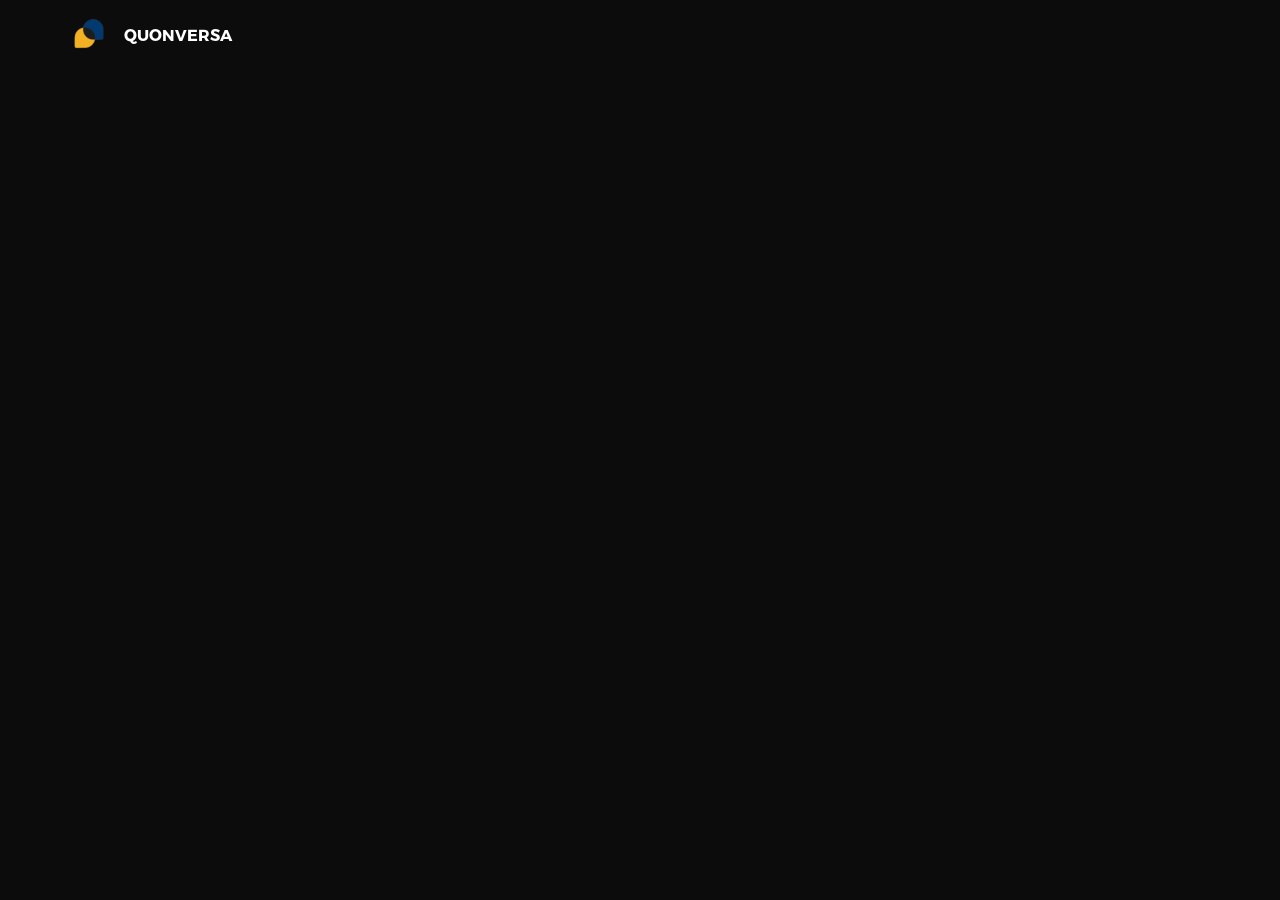
==== if.html @ f6f6eea2 "new" ====
<!DOCTYPE html>
<html lang="en">
<head>
  <title>Quonversa</title>
  <meta charset="utf-8">
  <meta name="viewport" content="width=device-width, initial-scale=1">
  <meta http-equiv="X-UA-Compatible" content="IE=edge">
  <meta name="description" content="Building a product that fulfills its promise was once enough to
  keep customers coming back. But the game has changed. Modern
  marketers understand that delivering an unparalleled customer
  experience is just as important today.">
  <meta name="keywords" content="crm, engagement, bots, chat, API, conversation">
  <meta name="author" content="Bucky Maler">
  <link rel="stylesheet" href="assets/css/main.css">
  <link rel="icon" type="image/x-icon" href="assets/img/favicon.ico">
</head>
<body>

<!-- notification for small viewports and landscape oriented smartphones -->
<div class="device-notification">
  <a class="device-notification--logo" href="#0">
    <img src="assets/img/quonversa-logo.png" alt="Quonversa">
    <p>Quonversa</p>
  </a>
  <p class="device-notification--message">Quonversa has so much to offer that we must request you orient your device to portrait or find a larger screen. You won't be disappointed.</p>
</div>

<div class="perspective effect-rotate-left">
  <div class="container"><div class="outer-nav--return"></div>
    <div id="viewport" class="l-viewport">
      <div class="l-wrapper">
        <header class="header">
          <a class="header--logo" href="#0">
            <img src="assets/img/quonversa-logo.png" alt="Quonversa">
            <p>Quonversa</p>
          </a>
        </header>
        <ul class="l-main-content main-content">
          <li class="l-section section section--is-active">
            <li class="l-section section">
              <div class="work">
                <h2>hola</h2>
              </div>
            </li>
          </li>
        </ul>
      </div>
    </div>
  </div>
</div>

<script src="https://ajax.googleapis.com/ajax/libs/jquery/2.2.4/jquery.min.js"></script>

</body>
</html>
---- assets/css/main.css ----
@font-face{font-family:'Montserrat';src:url("fonts/Montserrat-Black.eot");src:local("☺"),url("fonts/Montserrat-Black.woff") format("woff"),url("fonts/Montserrat-Black.ttf") format("truetype"),url("fonts/Montserrat-Black.svg") format("svg");font-weight:900;font-style:normal}@font-face{font-family:'Montserrat';src:url("fonts/Montserrat-Bold.eot");src:local("☺"),url("fonts/Montserrat-Bold.woff") format("woff"),url("fonts/Montserrat-Bold.ttf") format("truetype"),url("fonts/Montserrat-Bold.svg") format("svg");font-weight:700;font-style:normal}@font-face{font-family:'Montserrat';src:url("fonts/Montserrat-Regular.eot");src:local("☺"),url("fonts/Montserrat-Regular.woff") format("woff"),url("fonts/Montserrat-Regular.ttf") format("truetype"),url("fonts/Montserrat-Regular.svg") format("svg");font-weight:400;font-style:normal}@font-face{font-family:'Montserrat';src:url("fonts/Montserrat-Light.eot");src:local("☺"),url("fonts/Montserrat-Light.woff") format("woff"),url("fonts/Montserrat-Light.ttf") format("truetype"),url("fonts/Montserrat-Light.svg") format("svg");font-weight:300;font-style:normal}/*! normalize.css v3.0.2 | MIT License | git.io/normalize */html{font-family:sans-serif;-ms-text-size-adjust:100%;-webkit-text-size-adjust:100%}body{margin:0}article,aside,details,figcaption,figure,footer,header,hgroup,main,menu,nav,section,summary{display:block}audio,canvas,progress,video{display:inline-block;vertical-align:baseline}audio:not([controls]){display:none;height:0}[hidden],template{display:none}a{background-color:transparent}a:active,a:hover{outline:0}abbr[title]{border-bottom:1px dotted}b,strong{font-weight:bold}dfn{font-style:italic}h1{font-size:2em;margin:0.67em 0}mark{background:#ff0;color:#000}small{font-size:80%}sub,sup{font-size:75%;line-height:0;position:relative;vertical-align:baseline}sup{top:-0.5em}sub{bottom:-0.25em}img{border:0}svg:not(:root){overflow:hidden}figure{margin:1em 40px}hr{box-sizing:content-box;height:0}pre{overflow:auto}code,kbd,pre,samp{font-family:monospace, monospace;font-size:1em}button,input,optgroup,select,textarea{color:inherit;font:inherit;margin:0}button{overflow:visible}button,select{text-transform:none}button,html input[type="button"],input[type="reset"],input[type="submit"]{-webkit-appearance:button;cursor:pointer}button[disabled],html input[disabled]{cursor:default}button::-moz-focus-inner,input::-moz-focus-inner{border:0;padding:0}input{line-height:normal}input[type="checkbox"],input[type="radio"]{box-sizing:border-box;padding:0}input[type="number"]::-webkit-inner-spin-button,input[type="number"]::-webkit-outer-spin-button{height:auto}input[type="search"]{-webkit-appearance:textfield;box-sizing:content-box}input[type="search"]::-webkit-search-cancel-button,input[type="search"]::-webkit-search-decoration{-webkit-appearance:none}fieldset{border:1px solid #c0c0c0;margin:0 2px;padding:0.35em 0.625em 0.75em}legend{border:0;padding:0}textarea{overflow:auto}optgroup{font-weight:bold}table{border-collapse:collapse;border-spacing:0}td,th{padding:0}::-moz-selection{background:#FFF498}::selection{background:#FFF498}::-moz-selection{background:#FFF498}img::-moz-selection{background:transparent}img::selection{background:transparent}img::-moz-selection{background:transparent}body{-webkit-tap-highlight-color:#FFF498}body{background-color:#0c0c0c;font-size:14px;line-height:1.6;font-family:"Montserrat",sans-serif;color:#fff;-webkit-font-smoothing:antialiased;-webkit-text-size-adjust:100%}.l-viewport{position:relative;width:100%;height:100vh;box-shadow:0 0 45px 5px rgba(0,0,0,0.85);overflow:hidden}.l-wrapper{position:relative;width:1440px;max-width:90%;height:100%;margin:0 auto}.l-side-nav{position:absolute;left:0;display:-webkit-box;display:-webkit-flex;display:-ms-flexbox;display:flex;height:100%;-webkit-box-align:center;-webkit-align-items:center;-ms-flex-align:center;align-items:center}.l-side-nav::before{content:"";position:absolute;top:50%;left:0;-webkit-transform:translateY(-50%);transform:translateY(-50%);width:2px;height:70%;max-height:750px;background-color:#555;opacity:.35;z-index:10}@media (max-width: 1180px){.l-side-nav{display:none}}.l-main-content{position:relative;width:100%;height:100%;margin:0;padding:0;list-style:none}.l-section{position:absolute;width:100%;height:100%}.device-notification{display:none;position:fixed;top:0;left:0;width:100%;height:100%;-webkit-box-orient:vertical;-webkit-box-direction:normal;-webkit-flex-direction:column;-ms-flex-direction:column;flex-direction:column;-webkit-box-align:center;-webkit-align-items:center;-ms-flex-align:center;-ms-grid-row-align:center;align-items:center;-webkit-box-pack:center;-webkit-justify-content:center;-ms-flex-pack:center;justify-content:center;background-color:#0c0c0c;z-index:12}.device-notification--logo{display:-webkit-box;display:-webkit-flex;display:-ms-flexbox;display:flex;-webkit-box-align:center;-webkit-align-items:center;-ms-flex-align:center;align-items:center;text-decoration:none;color:#fff}.device-notification--logo p{margin:0 0 0 10px;font-size:16px;font-weight:700;text-transform:uppercase}.device-notification--message{width:70%;margin:30px 0 0 0;font-weight:700;text-align:center}@media (max-width: 767px) and (min-width: 601px) and (max-height: 680px){.device-notification{display:-webkit-box;display:-webkit-flex;display:-ms-flexbox;display:flex}}@media (max-width: 600px) and (min-width: 480px) and (max-height: 580px){.device-notification{display:-webkit-box;display:-webkit-flex;display:-ms-flexbox;display:flex}}@media (max-width: 736px) and (min-width: 360px) and (orientation: landscape){.device-notification{display:-webkit-box;display:-webkit-flex;display:-ms-flexbox;display:flex}}@media(max-width: 359px){.device-notification{display:-webkit-box;display:-webkit-flex;display:-ms-flexbox;display:flex}}.section{opacity:0;visibility:hidden;-webkit-transition:opacity .4s ease-in-out,visibility 0s .4s;transition:opacity .4s ease-in-out,visibility 0s .4s}.section--is-active{opacity:1;visibility:visible;z-index:1;-webkit-transition:opacity .4s ease-in-out .4s;transition:opacity .4s ease-in-out .4s}.section--next{-webkit-transform:translateY(-45px);transform:translateY(-45px);-webkit-transition:-webkit-transform .4s ease-in-out;transition:-webkit-transform .4s ease-in-out;transition:transform .4s ease-in-out;transition:transform .4s ease-in-out, -webkit-transform .4s ease-in-out}.section--prev{-webkit-transform:translateY(45px);transform:translateY(45px);-webkit-transition:-webkit-transform .4s ease-in-out;transition:-webkit-transform .4s ease-in-out;transition:transform .4s ease-in-out;transition:transform .4s ease-in-out, -webkit-transform .4s ease-in-out}.header{position:absolute;top:0;left:0;display:-webkit-box;display:-webkit-flex;display:-ms-flexbox;display:flex;width:100%;height:70px;-webkit-box-align:center;-webkit-align-items:center;-ms-flex-align:center;align-items:center;-webkit-box-pack:justify;-webkit-justify-content:space-between;-ms-flex-pack:justify;justify-content:space-between;z-index:10}.header--logo{display:-webkit-box;display:-webkit-flex;display:-ms-flexbox;display:flex;-webkit-box-align:center;-webkit-align-items:center;-ms-flex-align:center;align-items:center;text-decoration:none;color:#fff}.header--logo p{margin:0 0 0 10px;font-size:16px;font-weight:700;text-transform:uppercase}.header--nav-toggle{display:-webkit-box;display:-webkit-flex;display:-ms-flexbox;display:flex;width:50px;height:50px;-webkit-box-orient:vertical;-webkit-box-direction:normal;-webkit-flex-direction:column;-ms-flex-direction:column;flex-direction:column;-webkit-box-align:center;-webkit-align-items:center;-ms-flex-align:center;align-items:center;-webkit-box-pack:center;-webkit-justify-content:center;-ms-flex-pack:center;justify-content:center;cursor:pointer}.header--nav-toggle span,.header--nav-toggle::before,.header--nav-toggle::after{content:"";position:relative;width:16px;height:2px;background-color:#fff}.header--nav-toggle::before{bottom:5px;width:23px}.header--nav-toggle::after{top:5px;width:23px}.header--cta{position:absolute;top:50%;left:50%;-webkit-transform:translate(-50%, -50%);transform:translate(-50%, -50%);padding:0 20px;line-height:30px;text-decoration:none;color:#fff;font-weight:700;text-transform:uppercase;background-color:#0f33ff;border:none;opacity:0;visibility:hidden;-webkit-transition:opacity .4s ease-in-out,visibility 0s .4s;transition:opacity .4s ease-in-out,visibility 0s .4s}.header--cta:focus{outline:none}.header--cta.is-active{opacity:1;visibility:visible;-webkit-transition:opacity .4s ease-in-out .4s;transition:opacity .4s ease-in-out .4s}@media (max-width: 767px){.header--cta{display:none}}.side-nav{position:relative;display:-webkit-box;display:-webkit-flex;display:-ms-flexbox;display:flex;width:100px;height:70%;max-height:750px;-webkit-box-orient:vertical;-webkit-box-direction:normal;-webkit-flex-direction:column;-ms-flex-direction:column;flex-direction:column;-webkit-justify-content:space-around;-ms-flex-pack:distribute;justify-content:space-around;margin:0;padding:0;list-style-position:inside;z-index:10}.side-nav>li{position:relative;top:-5px;color:#fff;font-size:6px;cursor:pointer}.side-nav>li span{position:relative;top:3px;left:10px;color:#fff;font-size:14px;font-weight:300;opacity:0;visibility:hidden}.side-nav>li::before{position:absolute;top:3px;left:10px;color:#555;font-size:14px;font-weight:300}.side-nav li:nth-child(1)::before{content:"01"}.side-nav li:nth-child(2)::before{content:"02"}.side-nav li:nth-child(3)::before{content:"03"}.side-nav li:nth-child(4)::before{content:"04"}.side-nav li:nth-child(5)::before{content:"05"}.side-nav li.is-active{color:#0f33ff;-webkit-transition:color .4s ease-in-out;transition:color .4s ease-in-out}.side-nav li.is-active span{opacity:1;visibility:visible;-webkit-transition:opacity .4s ease-in-out;transition:opacity .4s ease-in-out}.side-nav li.is-active::before{left:-33px;color:#fff}.intro{position:relative;display:-webkit-box;display:-webkit-flex;display:-ms-flexbox;display:flex;width:900px;max-width:75%;height:100%;-webkit-box-orient:vertical;-webkit-box-direction:normal;-webkit-flex-direction:column;-ms-flex-direction:column;flex-direction:column;-webkit-box-pack:center;-webkit-justify-content:center;-ms-flex-pack:center;justify-content:center;margin:0 auto}@media (max-width: 1180px){.intro{max-width:100%}}.intro--banner{position:relative;height:475px}.intro--banner::before{content:"";position:absolute;bottom:20px;left:-15px;right:0;height:2px;background-color:#282828}.intro--banner::after{content:"";position:absolute;bottom:18px;left:0;width:30px;height:4px;background-color:#0f33ff}.intro--banner h1{position:relative;font-size:68px;font-weight:900;line-height:1;z-index:1}.intro--banner button{position:relative;padding:5px 17px 5px 12px;font-weight:700;text-transform:uppercase;background-color:transparent;border:none}.intro--banner button .btn-background{position:absolute;top:0;left:23px;right:0;height:100%;background-color:#0f33ff;z-index:-1;-webkit-transition:left .2s ease-in-out;transition:left .2s ease-in-out}.intro--banner button:hover .btn-background{left:0}.intro--banner button:focus{outline:none}.intro--banner button svg{position:relative;left:5px;width:15px;fill:#fff}.intro--banner img{position:absolute;bottom:21px;right:-12px}.intro--options{display:-webkit-box;display:-webkit-flex;display:-ms-flexbox;display:flex;-webkit-box-pack:justify;-webkit-justify-content:space-between;-ms-flex-pack:justify;justify-content:space-between;margin:0;padding:0;list-style:none}.intro--options>a{max-width:250px;text-decoration:none;color:#282828;-webkit-transition:color .2s ease-in-out;transition:color .2s ease-in-out}.intro--options>a:hover{color:#fff}.intro--options h3{font-size:16px;text-transform:uppercase}.intro--options p{margin-bottom:0}@media (max-width: 900px){.intro--banner{height:380px}.intro--banner h1{font-size:55px}.intro--banner img{width:430px}.intro--options>a{margin-right:30px}.intro--options>a:last-child{margin-right:0}}@media (max-width: 767px){.intro--banner{height:305px}.intro--banner h1{font-size:44px}.intro--banner img{width:330px}.intro--options{display:block}.intro--options>a{display:block;max-width:100%;margin:0 0 30px 0}.intro--options>a:last-child{margin-bottom:0}}@media (max-width: 600px){.intro--banner{height:360px}.intro--banner h1{font-size:55px}.intro--banner img{display:none}}@media (max-width: 600px) and (max-height: 750px){.intro--banner{height:auto}.intro--banner::before,.intro--banner::after{display:none}.intro--banner h1{margin-top:0}.intro--options{display:none}}.work{position:relative;display:-webkit-box;display:-webkit-flex;display:-ms-flexbox;display:flex;width:960px;max-width:80%;height:100%;-webkit-box-orient:vertical;-webkit-box-direction:normal;-webkit-flex-direction:column;-ms-flex-direction:column;flex-direction:column;-webkit-box-pack:center;-webkit-justify-content:center;-ms-flex-pack:center;justify-content:center;margin:0 auto}@media (max-width: 1180px){.work{max-width:100%}}.work h2{margin:0 0 20px 0;font-size:30px;text-align:center}.work--lockup{position:relative}.work--lockup .slider{position:relative;display:-webkit-box;display:-webkit-flex;display:-ms-flexbox;display:flex;width:80%;margin:0 auto;padding:0;list-style:none}.work--lockup .slider--item{position:absolute;display:none;text-align:center}.work--lockup .slider--item a{text-decoration:none;color:#858585}.work--lockup .slider--item-title{margin-top:10px;font-size:12px;font-weight:700;text-transform:uppercase}.work--lockup .slider--item-description{display:none;max-width:250px;margin:0 auto}.work--lockup .slider--item-image{width:150px;height:150px;margin:0 auto;border-radius:50%;overflow:hidden}.work--lockup .slider--item-image img{width:100%}.work--lockup .slider--item-left{top:50%;left:0;-webkit-transform:translateY(-50%);transform:translateY(-50%);display:block}.work--lockup .slider--item-right{top:50%;right:0;-webkit-transform:translateY(-50%);transform:translateY(-50%);display:block}.work--lockup .slider--item-center{position:relative;top:30px;left:50%;-webkit-transform:translateX(-50%);transform:translateX(-50%);display:block}.work--lockup .slider--item-center a{color:#fff}.work--lockup .slider--item-center .slider--item-title{margin-top:25px;font-size:16px}.work--lockup .slider--item-center .slider--item-description{display:block}.work--lockup .slider--item-center .slider--item-image{width:300px;height:300px}.work--lockup .slider--next,.work--lockup .slider--prev{position:absolute;top:160px;display:-webkit-box;display:-webkit-flex;display:-ms-flexbox;display:flex;width:50px;height:50px;-webkit-box-align:center;-webkit-align-items:center;-ms-flex-align:center;align-items:center;-webkit-box-pack:center;-webkit-justify-content:center;-ms-flex-pack:center;justify-content:center;background-color:#282828;border-radius:50%;cursor:pointer}.work--lockup .slider--next svg,.work--lockup .slider--prev svg{width:20px;fill:#fff}.work--lockup .slider--next{right:0}.work--lockup .slider--prev{left:0}@media (max-width: 900px){.work--lockup .slider--item-image{width:120px;height:120px}.work--lockup .slider--item-center .slider--item-image{width:240px;height:240px}.work--lockup .slider--next,.work--lockup .slider--prev{top:130px}}@media (max-width: 767px){.work--lockup .slider{width:75%}.work--lockup .slider--item-image{width:90px;height:90px}.work--lockup .slider--item-center .slider--item-image{width:190px;height:190px}.work--lockup .slider--next,.work--lockup .slider--prev{top:105px}}@media (max-width: 600px){.work--lockup .slider{width:auto}.work--lockup .slider--item-left,.work--lockup .slider--item-right{display:none}}.about{position:relative;display:-webkit-box;display:-webkit-flex;display:-ms-flexbox;display:flex;width:900px;max-width:75%;height:100%;-webkit-box-orient:vertical;-webkit-box-direction:normal;-webkit-flex-direction:column;-ms-flex-direction:column;flex-direction:column;-webkit-box-pack:center;-webkit-justify-content:center;-ms-flex-pack:center;justify-content:center;margin:0 auto}@media (max-width: 1180px){.about{max-width:100%}}.about--banner{position:relative;height:475px}.about--banner::before{content:"";position:absolute;top:20px;left:200px;-webkit-transform:rotate(-25deg);transform:rotate(-25deg);border:5px solid #0f33ff;border-right-color:transparent;border-bottom-color:transparent}.about--banner::after{content:"";position:absolute;top:75px;left:400px;-webkit-transform:rotate(45deg);transform:rotate(45deg);width:10px;height:10px;background-color:#0f33ff}.about--banner h2{position:relative;margin-top:35px;font-size:68px;font-weight:900;line-height:1;z-index:1}.about--banner h2::before{content:"";position:absolute;top:60px;left:268px;width:30px;height:30px;background-color:#0f33ff;border-radius:50%}.about--banner h2::after{content:"";position:absolute;top:255px;left:255px;width:10px;height:10px;background-color:#0f33ff}.about--banner a{padding:5px 17px 5px 0;text-decoration:none;color:#fff;font-weight:700;text-transform:uppercase;background-color:transparent}.about--banner a:hover svg{left:10px}.about--banner a svg{position:relative;left:5px;width:15px;fill:#fff;-webkit-transition:left .2s ease-in-out;transition:left .2s ease-in-out}.about--banner img{position:absolute;bottom:-90px;right:-12px}.about--options{display:-webkit-box;display:-webkit-flex;display:-ms-flexbox;display:flex;max-width:600px;-webkit-box-pack:justify;-webkit-justify-content:space-between;-ms-flex-pack:justify;justify-content:space-between;margin:0;padding:0;list-style:none}.about--options>a{position:relative;width:150px;height:75px;text-decoration:none;color:#fff;border:10px solid #0f33ff;background-position:center;background-size:cover;background-repeat:no-repeat}.about--options>a:nth-child(1){background-image:url("../img/about-winners.jpg")}.about--options>a:nth-child(2){background-image:url("../img/about-philosophy.jpg")}.about--options>a:nth-child(3){background-image:url("../img/about-history.jpg")}.about--options>a:hover h3{bottom:-50px}.about--options h3{position:absolute;bottom:-38px;left:10px;font-size:16px;text-transform:uppercase;-webkit-transition:bottom .2s ease-in-out,left .2s ease-in-out;transition:bottom .2s ease-in-out,left .2s ease-in-out}@media (max-width: 767px){.about--banner{height:305px}.about--banner::before{top:0;left:125px}.about--banner::after{top:35px;left:260px}.about--banner h2{margin-top:10px;font-size:44px}.about--banner h2::before{top:28px;left:168px}.about--banner h2::after{top:163px;left:163px}.about--banner img{width:315px}}@media (max-width: 600px){.about--banner{height:auto}.about--banner::before{left:155px}.about--banner::after{left:310px}.about--banner h2{margin-top:0;font-size:55px}.about--banner h2::before{top:43px;left:214px}.about--banner h2::after{top:205px;left:205px}.about--banner img{display:none}.about--options{display:none}}.contact{position:fixed;top:0;left:0;width:100%;height:100%;background-image:url("../img/contact-visual.png");background-position:center;background-size:cover;background-repeat:no-repeat}.contact--lockup{position:relative;display:-webkit-box;display:-webkit-flex;display:-ms-flexbox;display:flex;width:900px;max-width:75%;height:100%;-webkit-box-align:center;-webkit-align-items:center;-ms-flex-align:center;align-items:center;-webkit-box-pack:end;-webkit-justify-content:flex-end;-ms-flex-pack:end;justify-content:flex-end;margin:0 auto}@media (max-width: 1180px){.contact--lockup{max-width:90%}}@media (max-width: 767px){.contact--lockup{-webkit-box-pack:center;-webkit-justify-content:center;-ms-flex-pack:center;justify-content:center}}.contact--lockup .modal{padding:45px 45px;text-align:center;background-color:#0c0c0c;box-shadow:0 0 30px 0 rgba(0,0,0,0.75)}.contact--lockup .modal--information p,.contact--lockup .modal--information a{display:block;margin:14px 0;text-decoration:none;color:#fff;font-weight:700}.contact--lockup .modal--information p{margin-top:0}.contact--lockup .modal--options{margin:0;padding:0;list-style:none}.contact--lockup .modal--options>li{width:130px;margin:0 auto 25px auto}.contact--lockup .modal--options li:nth-child(1){background-color:#1769ff}.contact--lockup .modal--options li:nth-child(2){background-color:#ea4c89}.contact--lockup .modal--options li:nth-child(3){margin-bottom:0;background-color:#0f33ff;text-transform:uppercase}.contact--lockup .modal--options a{display:block;width:100%;padding:8px 0;text-decoration:none;color:#fff;font-weight:700}.hire{position:relative;display:-webkit-box;display:-webkit-flex;display:-ms-flexbox;display:flex;width:700px;max-width:75%;height:100%;-webkit-box-orient:vertical;-webkit-box-direction:normal;-webkit-flex-direction:column;-ms-flex-direction:column;flex-direction:column;-webkit-box-pack:center;-webkit-justify-content:center;-ms-flex-pack:center;justify-content:center;margin:0 auto}@media (max-width: 1180px){.hire{max-width:100%}}.hire h2{margin:0 0 20px 0;font-size:30px;text-align:center}.work-request{display:-webkit-box;display:-webkit-flex;display:-ms-flexbox;display:flex;width:100%;-webkit-box-orient:vertical;-webkit-box-direction:normal;-webkit-flex-direction:column;-ms-flex-direction:column;flex-direction:column;-webkit-box-align:center;-webkit-align-items:center;-ms-flex-align:center;align-items:center;color:#fff}.work-request input[type="submit"]{width:400px;max-width:100%;line-height:50px;font-size:16px;font-weight:700;text-transform:uppercase;background-color:#0f33ff;border:none;border-radius:0}.work-request input[type="submit"]:focus{outline:none}.work-request--options{display:-webkit-box;display:-webkit-flex;display:-ms-flexbox;display:flex;width:100%;-webkit-box-orient:vertical;-webkit-box-direction:normal;-webkit-flex-direction:column;-ms-flex-direction:column;flex-direction:column;-webkit-box-align:center;-webkit-align-items:center;-ms-flex-align:center;align-items:center;margin:30px 0}.work-request--options .options-a{display:-webkit-box;display:-webkit-flex;display:-ms-flexbox;display:flex;width:100%;-webkit-box-pack:justify;-webkit-justify-content:space-between;-ms-flex-pack:justify;justify-content:space-between}.work-request--options .options-b{display:-webkit-box;display:-webkit-flex;display:-ms-flexbox;display:flex;width:72%;-webkit-flex-wrap:wrap;-ms-flex-wrap:wrap;flex-wrap:wrap;-webkit-justify-content:space-around;-ms-flex-pack:distribute;justify-content:space-around}.work-request--options label{display:block;width:200px;margin-bottom:30px;line-height:50px;font-size:16px;font-weight:700;text-align:center;border:2px solid #fff;cursor:pointer;-webkit-transition:background-color .2s ease-in-out,border-color .2s ease-in-out;transition:background-color .2s ease-in-out,border-color .2s ease-in-out}.work-request--options label svg{position:relative;left:-5px;width:0;fill:#fff;-webkit-transition:width .2s ease-in-out;transition:width .2s ease-in-out}.work-request--options input[type="checkbox"]{display:none}.work-request--options input[type="checkbox"]:checked+label{background-color:#0f33ff;border-color:#0f33ff}.work-request--options input[type="checkbox"]:checked+label svg{width:15px}.work-request--information{display:-webkit-box;display:-webkit-flex;display:-ms-flexbox;display:flex;width:100%;-webkit-box-pack:justify;-webkit-justify-content:space-between;-ms-flex-pack:justify;justify-content:space-between;margin-bottom:60px}.work-request--information .information-name,.work-request--information .information-email{position:relative;width:45%;height:50px;font-size:30px;font-weight:300}.work-request--information input[type="text"],.work-request--information input[type="email"]{width:100%;padding:0 0 5px 0;background-color:transparent;border:none;border-bottom:1px solid #fff;border-radius:0}.work-request--information input[type="text"]:focus,.work-request--information input[type="email"]:focus{outline:none;background-color:#0c0c0c}.work-request--information label{position:absolute;top:0;left:0;pointer-events:none;-webkit-transition:top .2s ease-in-out,font-size .2s ease-in-out;transition:top .2s ease-in-out,font-size .2s ease-in-out}.work-request--information input:focus+label,.work-request--information input.has-value+label{top:-15px;font-size:14px}@media (max-width: 767px){.work-request--options{-webkit-box-orient:horizontal;-webkit-box-direction:normal;-webkit-flex-direction:row;-ms-flex-direction:row;flex-direction:row;-webkit-justify-content:space-around;-ms-flex-pack:distribute;justify-content:space-around}.work-request--options .options-a,.work-request--options .options-b{display:block;width:auto}}@media (max-width: 600px){.work-request--options{margin:20px 0}}@media (max-width: 600px) and (max-width: 415px){.work-request--options{-webkit-box-pack:justify;-webkit-justify-content:space-between;-ms-flex-pack:justify;justify-content:space-between}}@media (max-width: 600px){.work-request--options label{width:150px;margin-bottom:15px;font-size:14px}.work-request--options input[type="checkbox"]:checked+label svg{width:12px}.work-request--information{margin-bottom:30px}.work-request--information .information-name,.work-request--information .information-email{height:40px;font-size:24px}}.perspective{position:relative;width:100%;height:100%;overflow:hidden}.perspective--modalview{position:fixed;-webkit-perspective:1500px;perspective:1500px}.container{position:relative;-webkit-transform:translateZ(0) translateX(0) rotateY(0deg);transform:translateZ(0) translateX(0) rotateY(0deg);min-height:100%;outline:30px solid #0f33ff;-webkit-transition:-webkit-transform .4s;transition:-webkit-transform .4s;transition:transform .4s;transition:transform .4s, -webkit-transform .4s}.modalview .container{position:absolute;width:100%;height:100%;overflow:hidden;-webkit-backface-visibility:hidden;backface-visibility:hidden}.effect-rotate-left .container{-webkit-transform-origin:0% 50%;transform-origin:0% 50%;-webkit-transition:-webkit-transform .4s;transition:-webkit-transform .4s;transition:transform .4s;transition:transform .4s, -webkit-transform .4s}.effect-rotate-left--animate .container{-webkit-transform:translateZ(-1800px) translateX(-50%) rotateY(45deg);transform:translateZ(-1800px) translateX(-50%) rotateY(45deg);outline:30px solid #0f33ff}.outer-nav{position:absolute;top:50%;left:55%;-webkit-transform:translateY(-50%);transform:translateY(-50%);-webkit-transform-style:preserve-3d;transform-style:preserve-3d;margin:0;padding:0;list-style:none;text-align:center;visibility:hidden;-webkit-transition:visibility 0s .2s;transition:visibility 0s .2s}.outer-nav.is-vis{visibility:visible}.outer-nav--return{position:absolute;top:0;left:0;width:100%;height:100%;display:none;cursor:pointer;z-index:11}.outer-nav--return.is-vis{display:block}.outer-nav>li{-webkit-transform-style:preserve-3d;transform-style:preserve-3d;-webkit-transform:translateX(350px) translateZ(-1000px);transform:translateX(350px) translateZ(-1000px);font-size:55px;font-weight:900;opacity:0;cursor:pointer;-webkit-transition:opacity .2s,-webkit-transform .2s;transition:opacity .2s,-webkit-transform .2s;transition:transform .2s,opacity .2s;transition:transform .2s,opacity .2s,-webkit-transform .2s}.outer-nav>li.is-vis{-webkit-transform:translateX(0) translateZ(0);transform:translateX(0) translateZ(0);opacity:1;-webkit-transition:opacity .4s,-webkit-transform .4s;transition:opacity .4s,-webkit-transform .4s;transition:transform .4s,opacity .4s;transition:transform .4s,opacity .4s,-webkit-transform .4s}.outer-nav>li::before{content:"";position:absolute;top:50%;left:50%;-webkit-transform:translate(-50%, -25%);transform:translate(-50%, -25%);width:110%;height:15px;opacity:0;background-color:#0f33ff}.outer-nav>li.is-active::before{opacity:1}@media (max-width: 767px){.outer-nav>li{font-size:44px}}@media (max-width: 600px){.outer-nav>li{font-size:34px}}.outer-nav li.is-vis:nth-child(2){-webkit-transition-delay:.04s;transition-delay:.04s}.outer-nav li.is-vis:nth-child(3){-webkit-transition-delay:.08s;transition-delay:.08s}.outer-nav li.is-vis:nth-child(4){-webkit-transition-delay:.12s;transition-delay:.12s}.outer-nav li.is-vis:nth-child(5){-webkit-transition-delay:.16s;transition-delay:.16s}
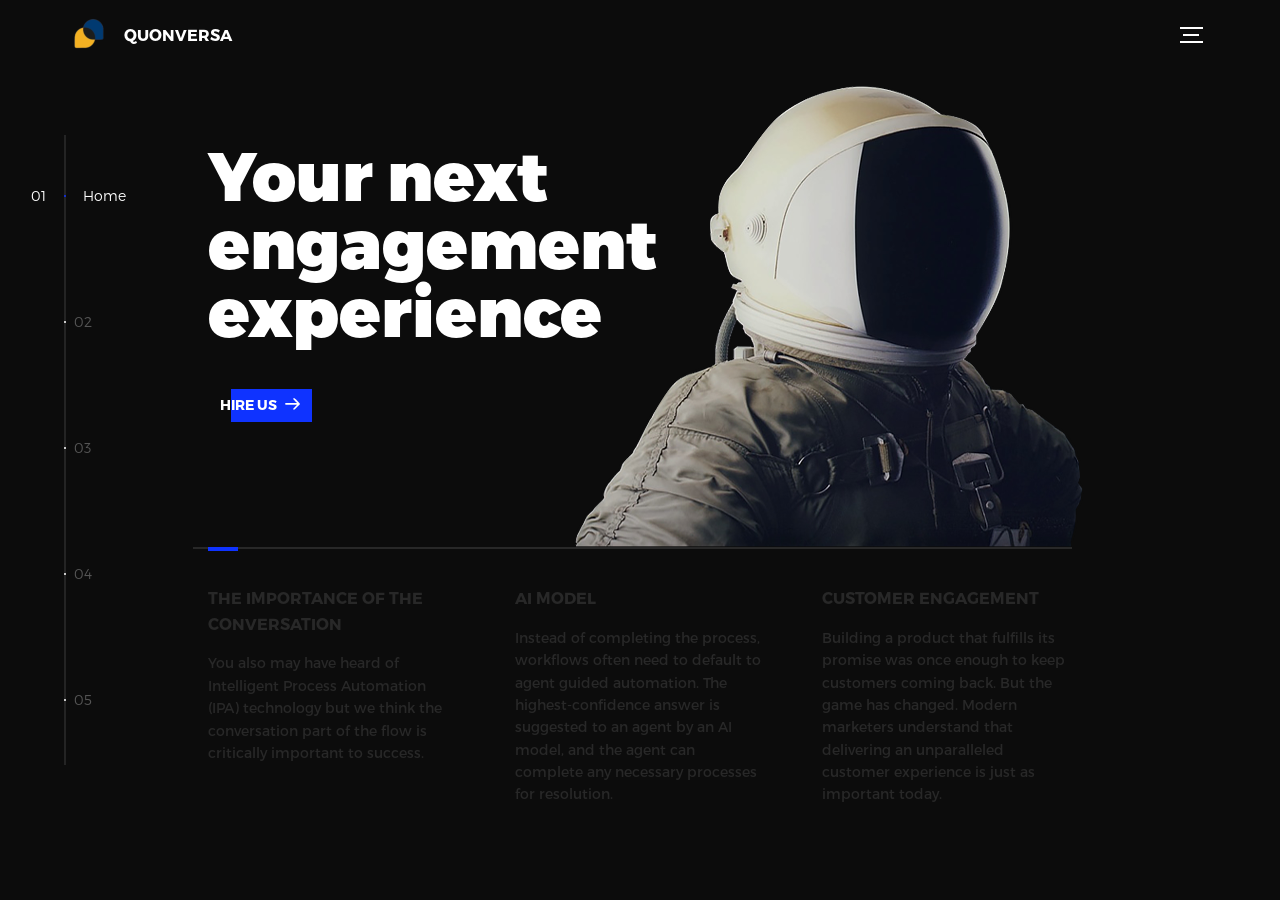
==== commit 4b150cd3: "new" ====
--- a/if.html
+++ b/if.html
@@ -34,14 +34,86 @@
             <img src="assets/img/quonversa-logo.png" alt="Quonversa">
             <p>Quonversa</p>
           </a>
+          <button class="header--cta cta">Hire Us</button>
+          <div class="header--nav-toggle">
+            <span></span>
+          </div>
         </header>
+        <nav class="l-side-nav">
+          <ul class="side-nav">
+            <li class="is-active"><span>Home</span></li>
+            <li><span>Works</span></li>
+            <li><span>About</span></li>
+            <li><span>Contact</span></li>
+            <li><span>Hire us</span></li>
+          </ul>
+        </nav>
         <ul class="l-main-content main-content">
           <li class="l-section section section--is-active">
-            <li class="l-section section">
-              <div class="work">
-                <h2>hola</h2>
+            <div class="intro">
+              <div class="intro--banner">
+                <h1>Your next<br>engagement<br>experience</h1>
+                <button class="cta">Hire Us
+                  <svg version="1.1" id="Layer_1" xmlns="http://www.w3.org/2000/svg" xmlns:xlink="http://www.w3.org/1999/xlink" x="0px" y="0px" viewBox="0 0 150 118" style="enable-background:new 0 0 150 118;" xml:space="preserve">
+                  <g transform="translate(0.000000,118.000000) scale(0.100000,-0.100000)">
+                    <path d="M870,1167c-34-17-55-57-46-90c3-15,81-100,194-211l187-185l-565-1c-431,0-571-3-590-13c-55-28-64-94-18-137c21-20,33-20,597-20h575l-192-193C800,103,794,94,849,39c20-20,39-29,61-29c28,0,63,30,298,262c147,144,272,271,279,282c30,51,23,60-219,304C947,1180,926,1196,870,1167z"/>
+                  </g>
+                  </svg>
+                  <span class="btn-background"></span>
+                </button>
+                <img src="assets/img/introduction-visual.png" alt="Welcome">
               </div>
-            </li>
+              <div class="intro--options">
+                <a href="#0">
+                  <h3>
+                    The importance of the conversation
+                    </h3>
+                  <p>
+
+                    You also may have heard of Intelligent Process Automation (IPA) technology but we think the conversation part of the flow is critically important to success.
+                    </p>
+                </a>
+                <a href="#0">
+                  <h3>
+                    AI Model
+                    </h3>
+                  <p>Instead of completing the process, workflows often need to default to agent guided automation. The highest-confidence answer is suggested to an agent by an AI model, and the agent can complete any necessary processes for resolution.
+                    </p>
+                </a>
+                <a href="#0">
+                  <h3>Customer Engagement</h3>
+                  <p>Building a product that fulfills its promise was once enough to
+                    keep customers coming back. But the game has changed. Modern
+                    marketers understand that delivering an unparalleled customer
+                    experience is just as important today.</p>
+                </a>
+              </div>
+            </div>
+          </li>
+          <li class="l-section section">
+            <div class="work">
+              <h2>Selected work</h2>
+              <div class="work--lockup">
+                <ul class="slider">
+                  <li class="slider--item slider--item-left">
+                    <a href="#0">
+                      <div class="slider--item-image">
+                        <img src="assets/img/work-victory.jpg" alt="Victory">
+                      </div>
+                      <p class="slider--item-title">Victory</p>
+                      <p class="slider--item-description"></p>
+                    </a>
+                  </li>
+  
+                </ul>
+              </div>
+            </div>
+          </li>
+          <li class="l-section section">
+          </li>
+          <li class="l-section section">
+          </li>
+          <li class="l-section section">
           </li>
         </ul>
       </div>
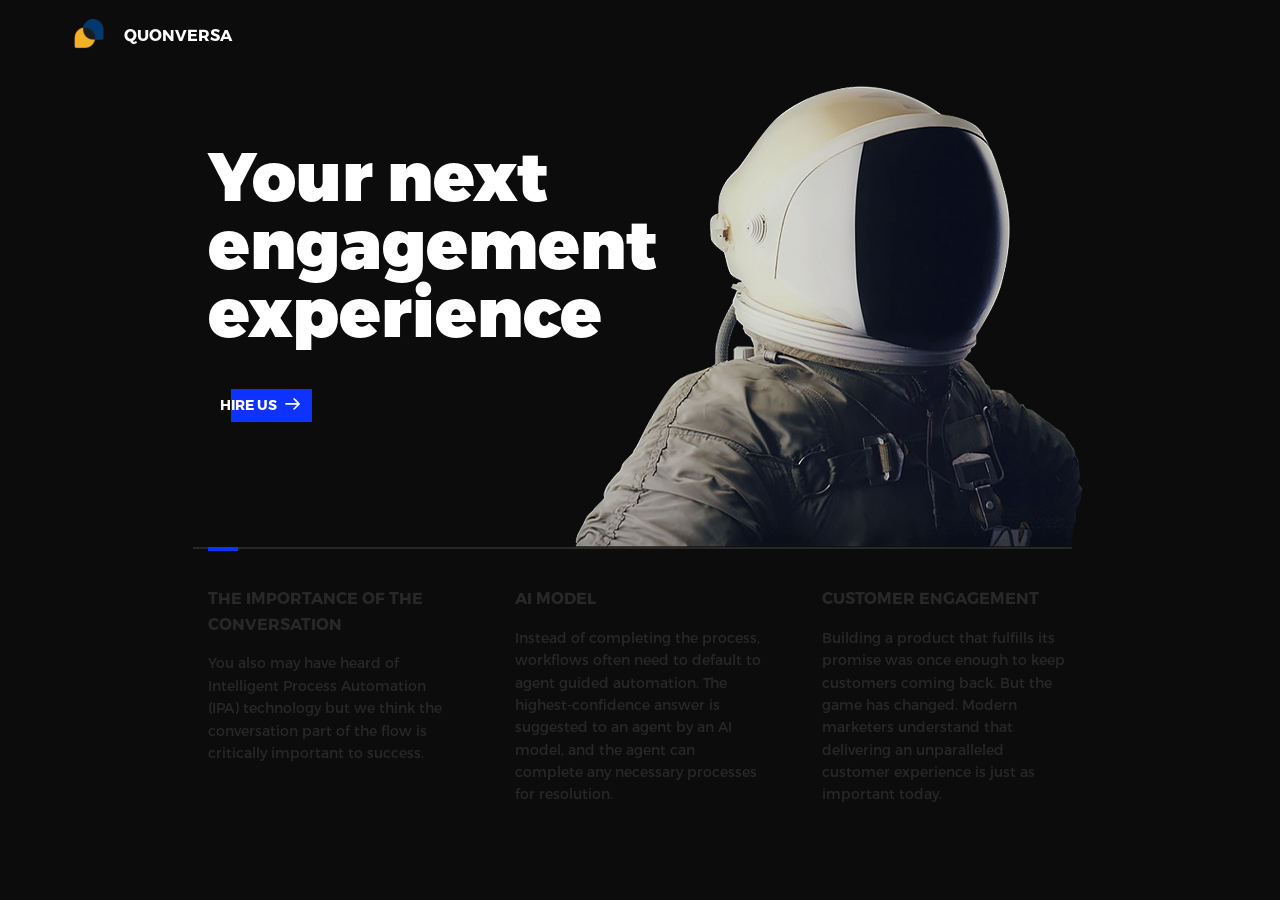
==== commit 3d482253: "new" ====
--- a/if.html
+++ b/if.html
@@ -34,20 +34,7 @@
             <img src="assets/img/quonversa-logo.png" alt="Quonversa">
             <p>Quonversa</p>
           </a>
-          <button class="header--cta cta">Hire Us</button>
-          <div class="header--nav-toggle">
-            <span></span>
-          </div>
         </header>
-        <nav class="l-side-nav">
-          <ul class="side-nav">
-            <li class="is-active"><span>Home</span></li>
-            <li><span>Works</span></li>
-            <li><span>About</span></li>
-            <li><span>Contact</span></li>
-            <li><span>Hire us</span></li>
-          </ul>
-        </nav>
         <ul class="l-main-content main-content">
           <li class="l-section section section--is-active">
             <div class="intro">
@@ -90,31 +77,6 @@
               </div>
             </div>
           </li>
-          <li class="l-section section">
-            <div class="work">
-              <h2>Selected work</h2>
-              <div class="work--lockup">
-                <ul class="slider">
-                  <li class="slider--item slider--item-left">
-                    <a href="#0">
-                      <div class="slider--item-image">
-                        <img src="assets/img/work-victory.jpg" alt="Victory">
-                      </div>
-                      <p class="slider--item-title">Victory</p>
-                      <p class="slider--item-description"></p>
-                    </a>
-                  </li>
-  
-                </ul>
-              </div>
-            </div>
-          </li>
-          <li class="l-section section">
-          </li>
-          <li class="l-section section">
-          </li>
-          <li class="l-section section">
-          </li>
         </ul>
       </div>
     </div>
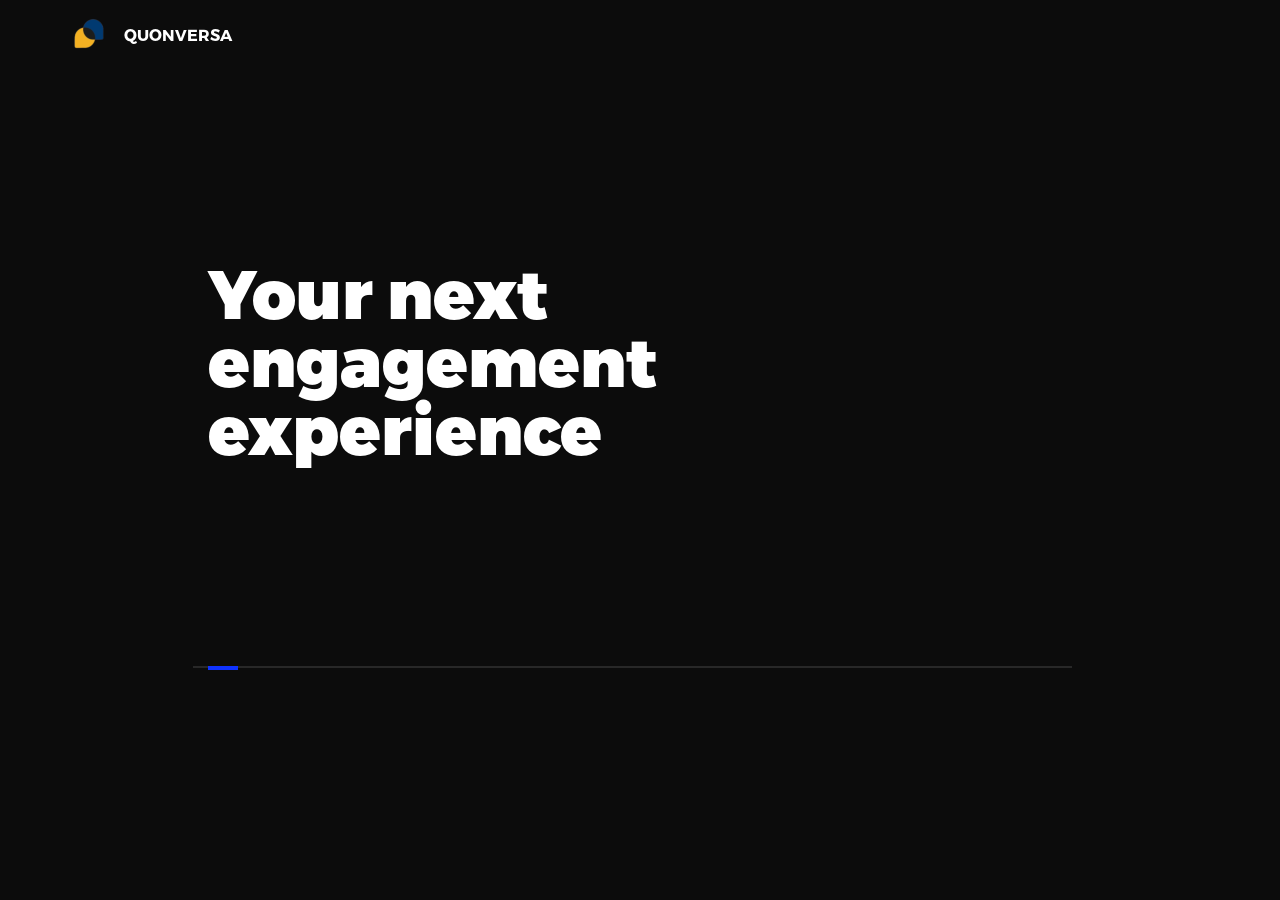
==== commit 994c9f19: "new" ====
--- a/if.html
+++ b/if.html
@@ -40,41 +40,9 @@
             <div class="intro">
               <div class="intro--banner">
                 <h1>Your next<br>engagement<br>experience</h1>
-                <button class="cta">Hire Us
-                  <svg version="1.1" id="Layer_1" xmlns="http://www.w3.org/2000/svg" xmlns:xlink="http://www.w3.org/1999/xlink" x="0px" y="0px" viewBox="0 0 150 118" style="enable-background:new 0 0 150 118;" xml:space="preserve">
-                  <g transform="translate(0.000000,118.000000) scale(0.100000,-0.100000)">
-                    <path d="M870,1167c-34-17-55-57-46-90c3-15,81-100,194-211l187-185l-565-1c-431,0-571-3-590-13c-55-28-64-94-18-137c21-20,33-20,597-20h575l-192-193C800,103,794,94,849,39c20-20,39-29,61-29c28,0,63,30,298,262c147,144,272,271,279,282c30,51,23,60-219,304C947,1180,926,1196,870,1167z"/>
-                  </g>
-                  </svg>
-                  <span class="btn-background"></span>
-                </button>
-                <img src="assets/img/introduction-visual.png" alt="Welcome">
+          
               </div>
-              <div class="intro--options">
-                <a href="#0">
-                  <h3>
-                    The importance of the conversation
-                    </h3>
-                  <p>
-
-                    You also may have heard of Intelligent Process Automation (IPA) technology but we think the conversation part of the flow is critically important to success.
-                    </p>
-                </a>
-                <a href="#0">
-                  <h3>
-                    AI Model
-                    </h3>
-                  <p>Instead of completing the process, workflows often need to default to agent guided automation. The highest-confidence answer is suggested to an agent by an AI model, and the agent can complete any necessary processes for resolution.
-                    </p>
-                </a>
-                <a href="#0">
-                  <h3>Customer Engagement</h3>
-                  <p>Building a product that fulfills its promise was once enough to
-                    keep customers coming back. But the game has changed. Modern
-                    marketers understand that delivering an unparalleled customer
-                    experience is just as important today.</p>
-                </a>
-              </div>
+            
             </div>
           </li>
         </ul>
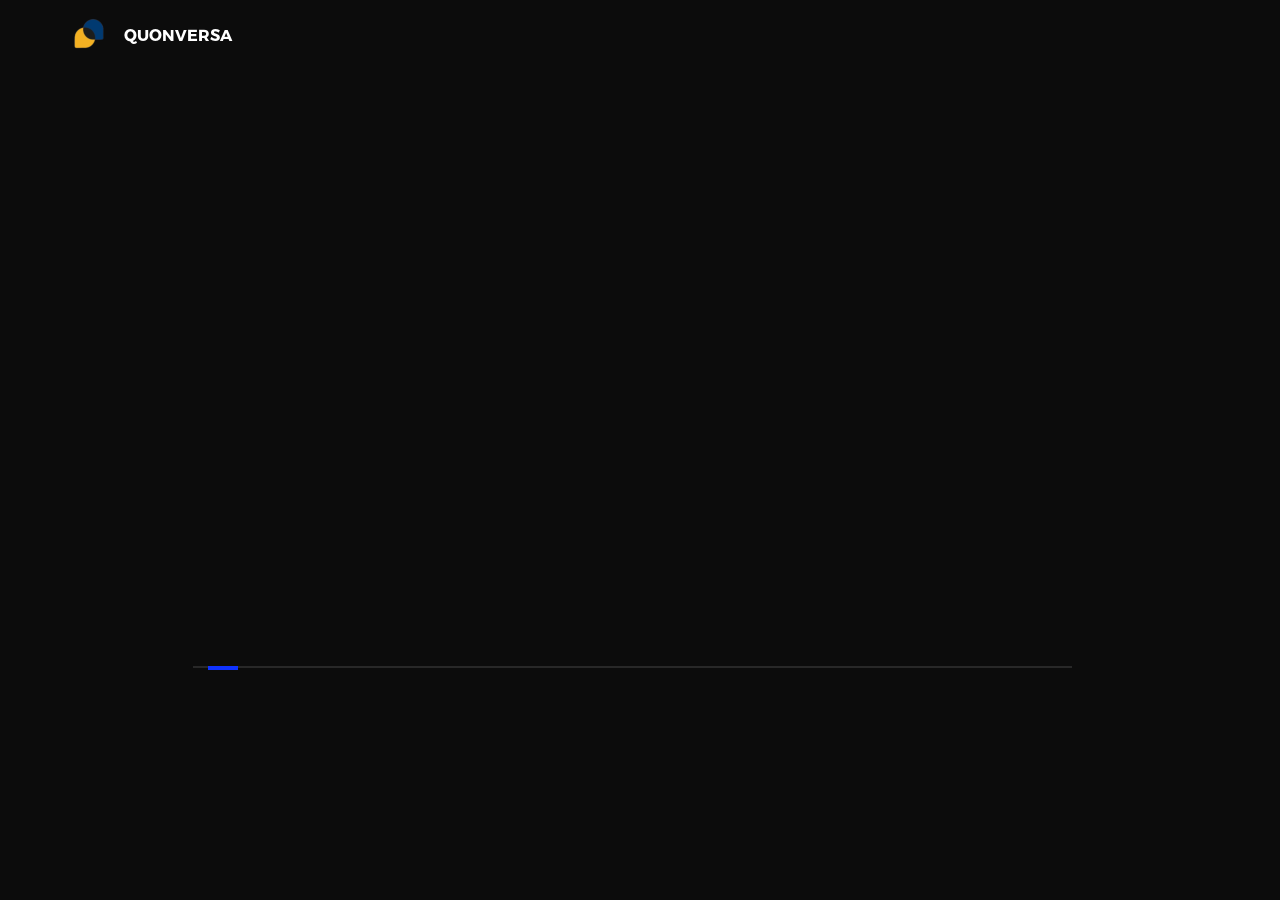
==== commit 8445957c: "new" ====
--- a/if.html
+++ b/if.html
@@ -39,10 +39,13 @@
           <li class="l-section section section--is-active">
             <div class="intro">
               <div class="intro--banner">
-                <h1>Your next<br>engagement<br>experience</h1>
-          
+                <h1><iframe
+                  src="https://www.chatbase.co/chatbot-iframe/travelgatex-adquiere-el-100--de-q-lfwextqz-"
+                  width="500"
+                  height="700"
+                  frameborder="0"
+                  ></iframe></h1>
               </div>
-            
             </div>
           </li>
         </ul>
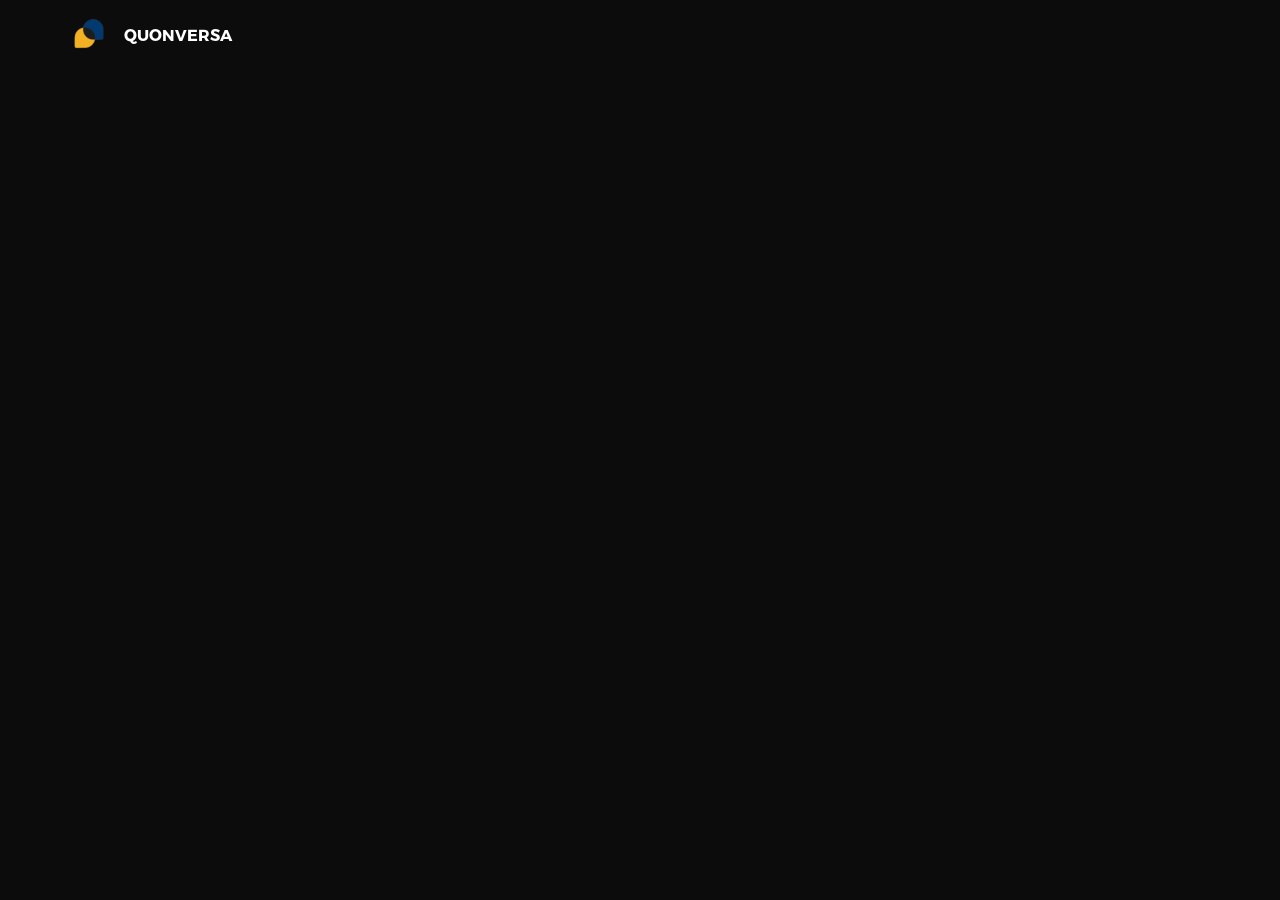
==== commit 484277f6: "new" ====
--- a/if.html
+++ b/if.html
@@ -38,14 +38,12 @@
         <ul class="l-main-content main-content">
           <li class="l-section section section--is-active">
             <div class="intro">
-              <div class="intro--banner">
                 <h1><iframe
                   src="https://www.chatbase.co/chatbot-iframe/travelgatex-adquiere-el-100--de-q-lfwextqz-"
-                  width="500"
+                  width: max-content;
                   height="700"
                   frameborder="0"
                   ></iframe></h1>
-              </div>
             </div>
           </li>
         </ul>
